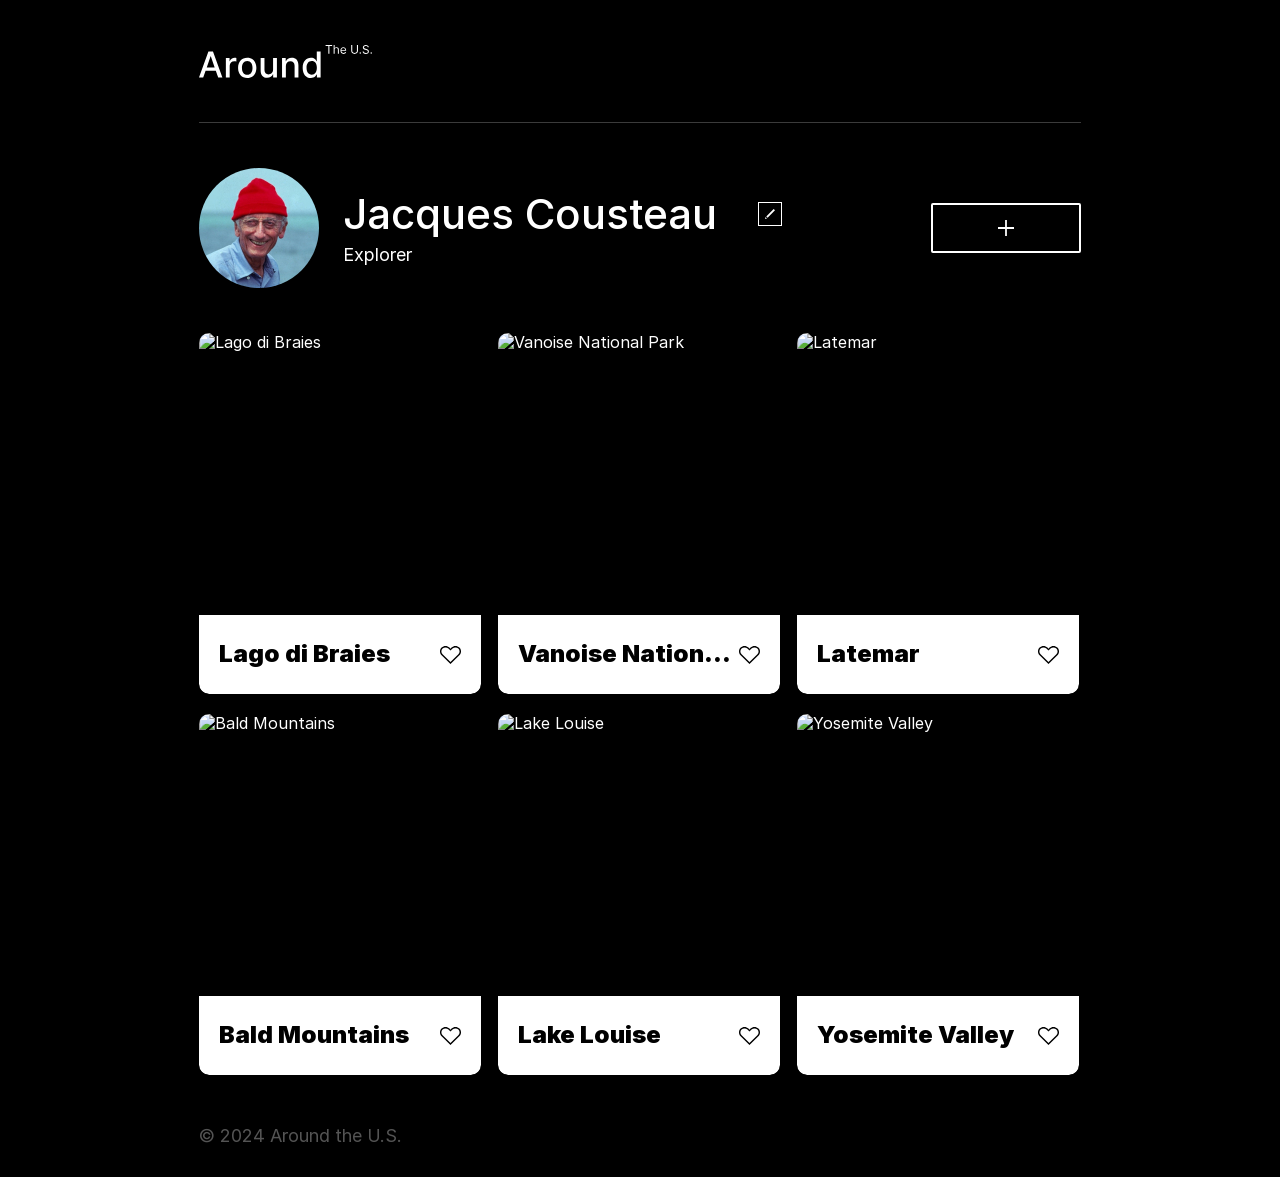
==== index.html @ 12f46cd1 "Project 4, Final stage, first resubmission, corrected modal style for mobile and small BEM change" ====
<!DOCTYPE html>
<html lang="en">
  <head>
    <meta charset="UTF-8" />
    <meta name="viewport" content="width=device-width, initial-scale=1.0" />
    <title>Around the U.S.</title>
    <link rel="shortcut icon" href="favicon.ico" />
    <link rel="stylesheet" href="./pages/index.css" />
  </head>
  <body class="page">
    <div class="page__content">
      <header class="header page__section">
        <img
          src="./images/logo.svg"
          alt="Around the U.S."
          class="header__logo"
        />
      </header>
      <main class="content">
        <section class="profile page__section">
          <img
            src="./images/jacques-cousteau.jpg"
            alt="Jacques Cousteau Avatar"
            class="profile__image"
          />
          <div class="profile__info">
            <h1 class="profile__heading">Jacques Cousteau</h1>
            <button
              class="profile__edit-button"
              id="profile-edit-button"
              type="button"
              aria-label="Edit"
            ></button>
            <p class="profile__description">Explorer</p>
          </div>
          <button
            class="profile__add-button"
            type="button"
            aria-label="Add"
          ></button>
        </section>
        <section class="cards page__section">
          <ul class="cards__list"></ul>
        </section>
      </main>
      <footer class="footer page__section">
        <p class="footer__content">&copy; 2024 Around the U.S.</p>
      </footer>
    </div>

    <div class="modal" id="profile-edit-modal">
      <div class="modal__container">
        <button class="modal__close" id="profile-modal-close-button"></button>
        <form class="modal__form form" name="modal-form">
          <p class="modal__heading">Edit profile</p>
          <input
            type="text"
            name="name"
            class="form__input"
            id="profile-heading-input"
          />
          <input
            type="text"
            name="description"
            class="form__input"
            id="profile-description-input"
          />
          <button class="form__button">Save</button>
        </form>
      </div>
    </div>

    <template id="card-template">
      <li class="card">
        <img
          class="card__image"
          src=""
          alt=""
        />
        <div class="card__description">
          <h2 class="card__title"></h2>
          <button
            class="card__like-button"
            type="button"
            aria-label="Like"
          ></button>
        </div>
      </li>
    </template>
    <script src="./scripts/index.js"></script>
  </body>
</html>
---- pages/index.css ----
@import url(../vendor/normalize.css);
@import url(../vendor/fonts.css);
@import url(../blocks/page.css);
@import url(../blocks/header.css);
@import url(../blocks/profile.css);
@import url(../blocks/cards.css);
@import url(../blocks/card.css);
@import url(../blocks/footer.css);
@import url(../blocks/modal.css);
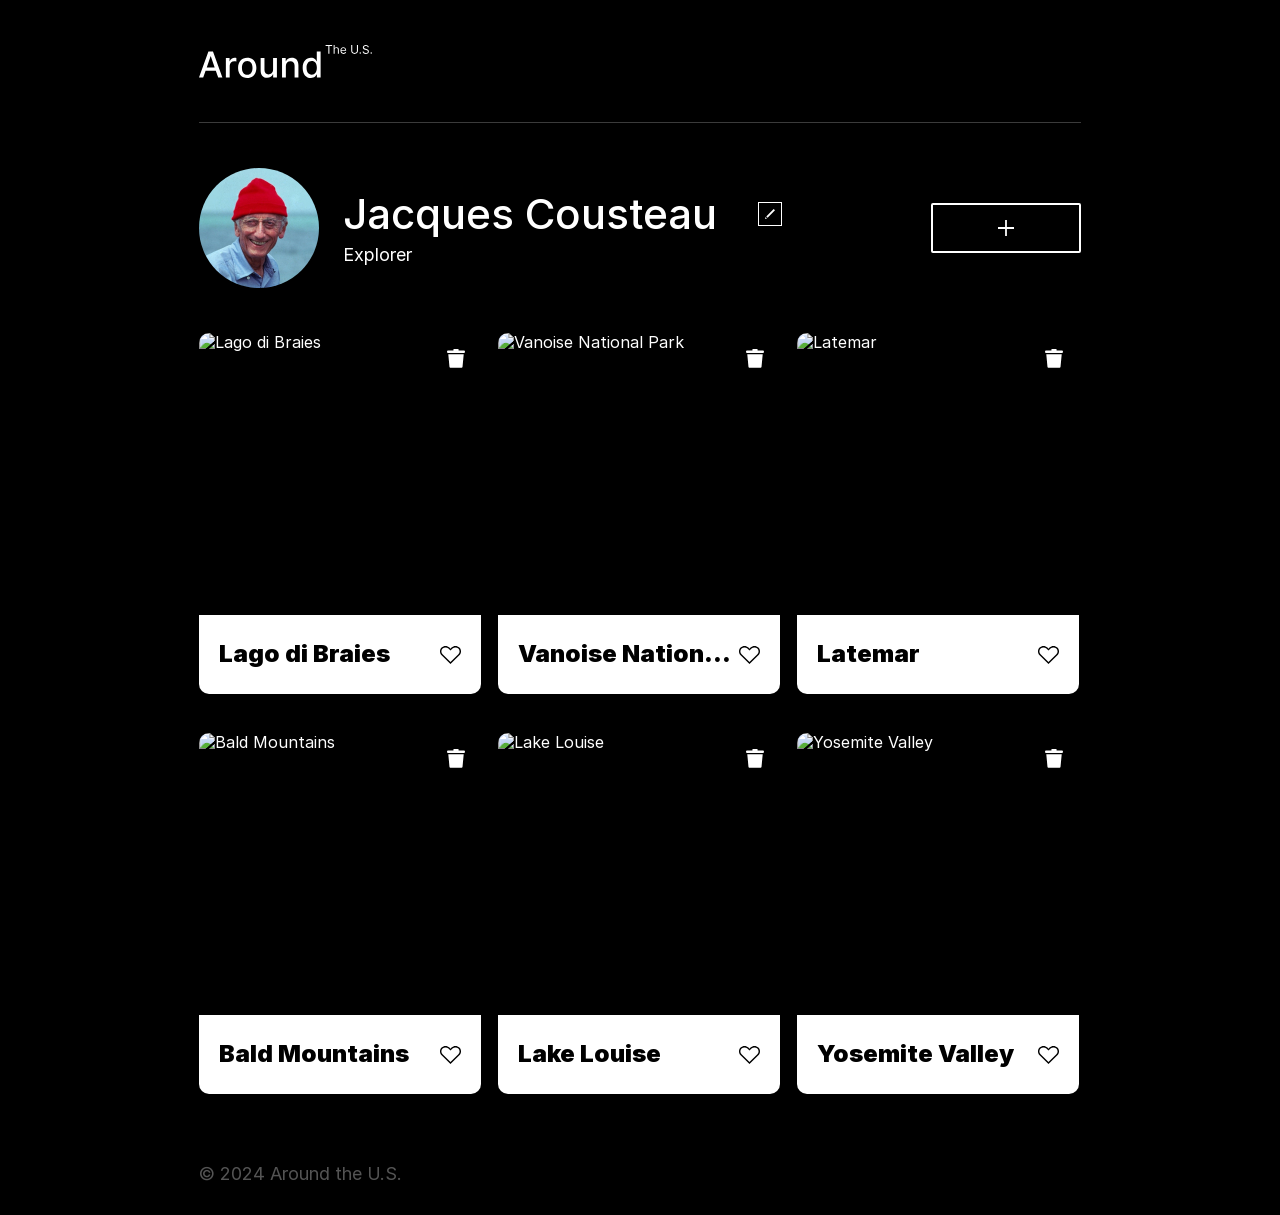
==== commit 1ecc59fc: "Project 5 initial submission" ====
--- a/index.html
+++ b/index.html
@@ -35,6 +35,7 @@
           </div>
           <button
             class="profile__add-button"
+            id="add-card-add-button"
             type="button"
             aria-label="Add"
           ></button>
@@ -47,26 +48,60 @@
         <p class="footer__content">&copy; 2024 Around the U.S.</p>
       </footer>
     </div>
-
+    <!--Edit Profile Modal-->
     <div class="modal" id="profile-edit-modal">
       <div class="modal__container">
-        <button class="modal__close" id="profile-modal-close-button"></button>
-        <form class="modal__form form" name="modal-form">
+        <button class="modal__close"></button>
+        <form class="modal__form form">
           <p class="modal__heading">Edit profile</p>
           <input
             type="text"
             name="name"
-            class="form__input"
-            id="profile-heading-input"
+            placeholder="Name"
+            class="modal_input modal__input_type_name"
           />
           <input
             type="text"
             name="description"
-            class="form__input"
-            id="profile-description-input"
+            placeholder="Description"
+            class="modal_input modal__input_type_description"
           />
-          <button class="form__button">Save</button>
+          <button class="form__button" type="submit">Save</button>
         </form>
+      </div>
+    </div>
+    <!--Add Card Modal-->
+    <div class="modal" id="add-card-modal">
+      <div class="modal__container">
+        <button class="modal__close"></button>
+        <form class="modal__form form" >
+          <p class="modal__heading">New place</p>
+          <input
+            type="text"
+            name="Title"
+            placeholder="Title"
+            class="modal_input modal__input_type_title"
+          />
+          <input
+            type="text"
+            name="URL"
+            placeholder="Image URL"
+            class="modal_input modal__input_type_url"
+          />
+          <button class="form__button" type="submit">Create</button>
+        </form>
+      </div>
+    </div>
+    <!--Image Preview Modal-->
+    <div class="modal" id="image-preview-modal">
+      <div class="preview-image-modal__container">
+        <button class="modal__close modal__close_type_preview"></button>
+        <img
+          class="preview-image__image"
+          src=""
+          alt=""
+        />
+        <p class="preview-image__description"></p>
       </div>
     </div>
 
@@ -85,6 +120,11 @@
             aria-label="Like"
           ></button>
         </div>
+        <button
+          class="card__delete-button"
+          type="button"
+          aria-label="Delete"
+        ></button>
       </li>
     </template>
     <script src="./scripts/index.js"></script>
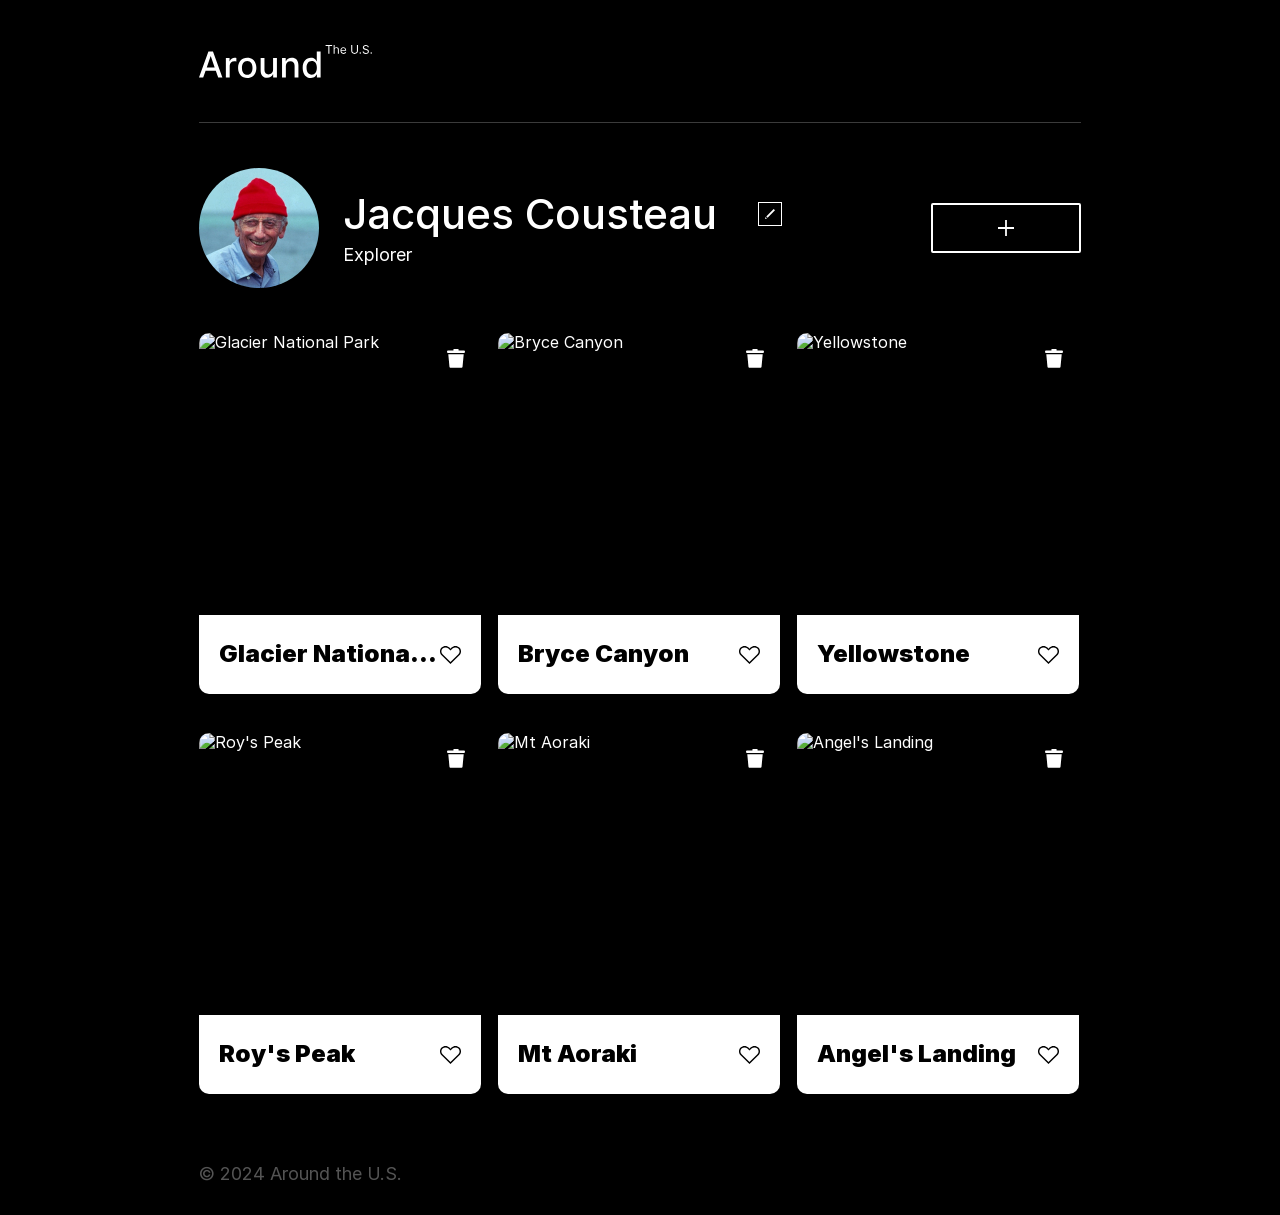
==== commit 8850f63c: "Initial submission for project 7" ====
--- a/index.html
+++ b/index.html
@@ -54,19 +54,33 @@
         <button class="modal__close"></button>
         <form class="modal__form form">
           <p class="modal__heading">Edit profile</p>
-          <input
-            type="text"
-            name="name"
-            placeholder="Name"
-            class="modal_input modal__input_type_name"
-          />
-          <input
-            type="text"
-            name="description"
-            placeholder="Description"
-            class="modal_input modal__input_type_description"
-          />
-          <button class="form__button" type="submit">Save</button>
+          <label class="modal__label">
+            <input
+              id="profile-name"
+              type="text"
+              name="name"
+              placeholder="Name"
+              class="modal__input modal__input_type_name"
+              required
+              maxlength="40"
+              minlength="2"
+            />
+            <span class="modal__error" id="profile-name-error"></span>
+          </label>
+          <label class="modal__label">
+            <input
+              id="profile-description"
+              type="text"
+              name="description"
+              placeholder="Description"
+              class="modal__input modal__input_type_description"
+              required
+              maxlength="200"
+              minlength="2"
+            />
+            <span class="modal__error" id="profile-description-error"></span>
+          </label>
+          <button class="modal__button" type="submit">Save</button>
         </form>
       </div>
     </div>
@@ -74,21 +88,39 @@
     <div class="modal" id="add-card-modal">
       <div class="modal__container">
         <button class="modal__close"></button>
-        <form class="modal__form form" >
+        <form class="modal__form form">
           <p class="modal__heading">New place</p>
-          <input
-            type="text"
-            name="Title"
-            placeholder="Title"
-            class="modal_input modal__input_type_title"
-          />
-          <input
-            type="text"
-            name="URL"
-            placeholder="Image URL"
-            class="modal_input modal__input_type_url"
-          />
-          <button class="form__button" type="submit">Create</button>
+          <label class="modal__label">
+            <input
+              id="card-title"
+              type="text"
+              name="Title"
+              placeholder="Title"
+              class="modal__input modal__input_type_title"
+              required
+              maxlength="30"
+              minlength="1"
+            />
+            <span class="modal__error" id="card-title-error"></span>
+          </label>
+          <label class="modal__label">
+            <input
+              id="card-image-url"
+              type="url"
+              name="URL"
+              placeholder="Image URL"
+              class="modal__input modal__input_type_url"
+              required
+            />
+            <span class="modal__error" id="card-image-url-error"></span>
+          </label>
+          <button
+            class="modal__button modal__button_disabled"
+            type="submit"
+            disabled
+          >
+            Save
+          </button>
         </form>
       </div>
     </div>
@@ -96,22 +128,14 @@
     <div class="modal" id="image-preview-modal">
       <div class="preview-image-modal__container">
         <button class="modal__close modal__close_type_preview"></button>
-        <img
-          class="preview-image__image"
-          src=""
-          alt=""
-        />
+        <img class="preview-image__image" src="" alt="" />
         <p class="preview-image__description"></p>
       </div>
     </div>
 
     <template id="card-template">
       <li class="card">
-        <img
-          class="card__image"
-          src=""
-          alt=""
-        />
+        <img class="card__image" src="" alt="" />
         <div class="card__description">
           <h2 class="card__title"></h2>
           <button
@@ -127,6 +151,6 @@
         ></button>
       </li>
     </template>
-    <script src="./scripts/index.js"></script>
+    <script src="./pages/index.js" type="module"></script>
   </body>
 </html>
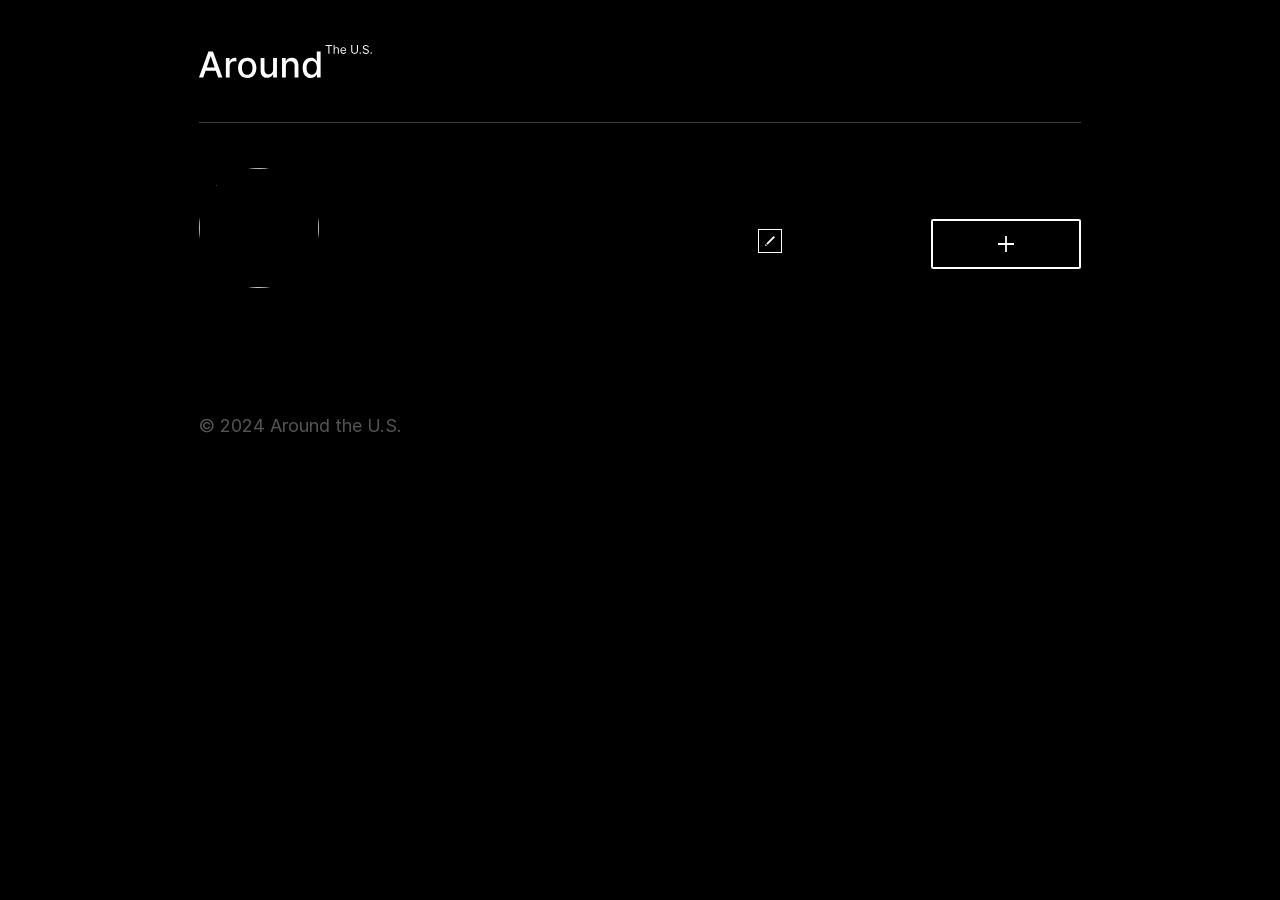
==== commit 1755d599: "Updates" ====
--- a/index.html
+++ b/index.html
@@ -1,156 +1 @@
-<!DOCTYPE html>
-<html lang="en">
-  <head>
-    <meta charset="UTF-8" />
-    <meta name="viewport" content="width=device-width, initial-scale=1.0" />
-    <title>Around the U.S.</title>
-    <link rel="shortcut icon" href="favicon.ico" />
-    <link rel="stylesheet" href="./pages/index.css" />
-  </head>
-  <body class="page">
-    <div class="page__content">
-      <header class="header page__section">
-        <img
-          src="./images/logo.svg"
-          alt="Around the U.S."
-          class="header__logo"
-        />
-      </header>
-      <main class="content">
-        <section class="profile page__section">
-          <img
-            src="./images/jacques-cousteau.jpg"
-            alt="Jacques Cousteau Avatar"
-            class="profile__image"
-          />
-          <div class="profile__info">
-            <h1 class="profile__heading">Jacques Cousteau</h1>
-            <button
-              class="profile__edit-button"
-              id="profile-edit-button"
-              type="button"
-              aria-label="Edit"
-            ></button>
-            <p class="profile__description">Explorer</p>
-          </div>
-          <button
-            class="profile__add-button"
-            id="add-card-add-button"
-            type="button"
-            aria-label="Add"
-          ></button>
-        </section>
-        <section class="cards page__section">
-          <ul class="cards__list"></ul>
-        </section>
-      </main>
-      <footer class="footer page__section">
-        <p class="footer__content">&copy; 2024 Around the U.S.</p>
-      </footer>
-    </div>
-    <!--Edit Profile Modal-->
-    <div class="modal" id="profile-edit-modal">
-      <div class="modal__container">
-        <button class="modal__close"></button>
-        <form class="modal__form form">
-          <p class="modal__heading">Edit profile</p>
-          <label class="modal__label">
-            <input
-              id="profile-name"
-              type="text"
-              name="name"
-              placeholder="Name"
-              class="modal__input modal__input_type_name"
-              required
-              maxlength="40"
-              minlength="2"
-            />
-            <span class="modal__error" id="profile-name-error"></span>
-          </label>
-          <label class="modal__label">
-            <input
-              id="profile-description"
-              type="text"
-              name="description"
-              placeholder="Description"
-              class="modal__input modal__input_type_description"
-              required
-              maxlength="200"
-              minlength="2"
-            />
-            <span class="modal__error" id="profile-description-error"></span>
-          </label>
-          <button class="modal__button" type="submit">Save</button>
-        </form>
-      </div>
-    </div>
-    <!--Add Card Modal-->
-    <div class="modal" id="add-card-modal">
-      <div class="modal__container">
-        <button class="modal__close"></button>
-        <form class="modal__form form">
-          <p class="modal__heading">New place</p>
-          <label class="modal__label">
-            <input
-              id="card-title"
-              type="text"
-              name="Title"
-              placeholder="Title"
-              class="modal__input modal__input_type_title"
-              required
-              maxlength="30"
-              minlength="1"
-            />
-            <span class="modal__error" id="card-title-error"></span>
-          </label>
-          <label class="modal__label">
-            <input
-              id="card-image-url"
-              type="url"
-              name="URL"
-              placeholder="Image URL"
-              class="modal__input modal__input_type_url"
-              required
-            />
-            <span class="modal__error" id="card-image-url-error"></span>
-          </label>
-          <button
-            class="modal__button modal__button_disabled"
-            type="submit"
-            disabled
-          >
-            Save
-          </button>
-        </form>
-      </div>
-    </div>
-    <!--Image Preview Modal-->
-    <div class="modal" id="image-preview-modal">
-      <div class="preview-image-modal__container">
-        <button class="modal__close modal__close_type_preview"></button>
-        <img class="preview-image__image" src="" alt="" />
-        <p class="preview-image__description"></p>
-      </div>
-    </div>
-
-    <template id="card-template">
-      <li class="card">
-        <img class="card__image" src="" alt="" />
-        <div class="card__description">
-          <h2 class="card__title"></h2>
-          <button
-            class="card__like-button"
-            type="button"
-            aria-label="Like"
-          ></button>
-        </div>
-        <button
-          class="card__delete-button"
-          type="button"
-          aria-label="Delete"
-        ></button>
-      </li>
-    </template>
-    <script src="./pages/index.js" type="module"></script>
-  </body>
-</html>
+<!doctype html><html lang="en"><head><meta charset="UTF-8"/><meta name="viewport" content="width=device-width,initial-scale=1"/><title>Around the U.S.</title><link rel="icon" href="favicon.ico"><script defer="defer" src="main.js"></script><link href="main.css" rel="stylesheet"></head><body class="page"><div class="page__content"><header class="header page__section"><img src="4e8e0a1d604782a0dff8.svg" alt="Around the U.S." class="header__logo"/></header><main class="content"><section class="profile page__section"><div class="profile-picture-container"><img src="" alt="" class="profile__image"/><div class="profile-avatar-overlay"><button class="avatar-profile__edit-button" id="avatar-profile-edit-button" type="button" aria-label="Edit Avatar"></button></div></div><div class="profile__info"><h1 class="profile__heading"></h1><button class="profile__edit-button" id="profile-edit-button" type="button" aria-label="Edit"></button><p class="profile__description"></p></div><button class="profile__add-button" id="add-card-add-button" type="button" aria-label="Add"></button></section><section class="cards page__section"><ul class="cards__list"></ul></section></main><footer class="footer page__section"><p class="footer__content">&copy; 2024 Around the U.S.</p></footer></div><div class="modal" id="profile-edit-modal"><div class="modal__container"><button class="modal__close"></button><form class="modal__form form"><p class="modal__heading">Edit profile</p><label class="modal__label"><input id="profile-name" name="name" placeholder="Name" class="modal__input modal__input_type_name" required maxlength="40" minlength="2"/> <span class="modal__error" id="profile-name-error"></span></label> <label class="modal__label"><input id="profile-description" name="about" placeholder="Description" class="modal__input modal__input_type_description" required maxlength="200" minlength="2"/> <span class="modal__error" id="profile-description-error"></span></label> <button class="modal__button" type="submit">Save</button></form></div></div><div class="modal" id="add-card-modal"><div class="modal__container"><button class="modal__close"></button><form class="modal__form form"><p class="modal__heading">New place</p><label class="modal__label"><input id="card-title" name="name" placeholder="Title" class="modal__input modal__input_type_title" required maxlength="30" minlength="1"/> <span class="modal__error" id="card-title-error"></span></label> <label class="modal__label"><input id="card-image-url" type="url" name="link" placeholder="Image URL" class="modal__input modal__input_type_url" required/> <span class="modal__error" id="card-image-url-error"></span></label> <button class="modal__button modal__button_disabled" type="submit" disabled="disabled">Save</button></form></div></div><div class="modal" id="image-preview-modal"><div class="preview-image-modal__container"><button class="modal__close modal__close_type_preview"></button> <img class="preview-image__image" src="" alt=""/><p class="preview-image__description"></p></div></div><div class="modal" id="delete-modal"><div class="modal__container delete-modal__container"><button class="modal__close"></button><form class="modal__form form"><p class="modal__heading">Are you sure?</p><button class="modal__button" type="submit">Yes</button></form></div></div><div class="modal" id="avatar-edit-modal"><div class="modal__container avatar-modal__container"><button class="modal__close"></button><form class="modal__form form"><p class="modal__heading">Change profile picture</p><label class="modal__label"><input id="avatar-image-url" type="url" name="avatar" placeholder="Avatar Image URL" class="modal__input modal__input_type_url" required/> <span class="modal__error" id="avatar-image-url-error"></span></label> <button class="modal__button modal__button_disabled" type="submit" disabled="disabled">Save</button></form></div></div><template id="card-template"><li class="card"><img class="card__image" src="" alt=""/><div class="card__description"><h2 class="card__title"></h2><button class="card__like-button" type="button" aria-label="Like"></button></div><button class="card__delete-button" type="button" aria-label="Delete"></button></li></template></body></html>
--- a/main.css
+++ b/main.css
@@ -0,0 +1,885 @@
+/*! normalize.css v8.0.1 | MIT License | github.com/necolas/normalize.css */
+
+/* Document
+   ========================================================================== */
+
+/**
+ * 1. Correct the line height in all browsers.
+ * 2. Prevent adjustments of font size after orientation changes in iOS.
+ */
+
+html {
+  line-height: 1.15; /* 1 */
+  -webkit-text-size-adjust: 100%; /* 2 */
+}
+
+/* Sections
+   ========================================================================== */
+
+/**
+ * Remove the margin in all browsers.
+ */
+
+body {
+  margin: 0;
+}
+
+/**
+ * Render the `main` element consistently in IE.
+ */
+
+main {
+  display: block;
+}
+
+/**
+ * Correct the font size and margin on `h1` elements within `section` and
+ * `article` contexts in Chrome, Firefox, and Safari.
+ */
+
+h1 {
+  font-size: 2em;
+  margin: 0.67em 0;
+}
+
+/* Grouping content
+   ========================================================================== */
+
+/**
+ * 1. Add the correct box sizing in Firefox.
+ * 2. Show the overflow in Edge and IE.
+ */
+
+hr {
+  box-sizing: content-box; /* 1 */
+  height: 0; /* 1 */
+  overflow: visible; /* 2 */
+}
+
+/**
+ * 1. Correct the inheritance and scaling of font size in all browsers.
+ * 2. Correct the odd `em` font sizing in all browsers.
+ */
+
+pre {
+  font-family: monospace, monospace; /* 1 */
+  font-size: 1em; /* 2 */
+}
+
+/* Text-level semantics
+   ========================================================================== */
+
+/**
+ * Remove the gray background on active links in IE 10.
+ */
+
+a {
+  background-color: transparent;
+}
+
+/**
+ * 1. Remove the bottom border in Chrome 57-
+ * 2. Add the correct text decoration in Chrome, Edge, IE, Opera, and Safari.
+ */
+
+abbr[title] {
+  border-bottom: none; /* 1 */
+  text-decoration: underline; /* 2 */
+  text-decoration: underline dotted; /* 2 */
+}
+
+/**
+ * Add the correct font weight in Chrome, Edge, and Safari.
+ */
+
+b,
+strong {
+  font-weight: bolder;
+}
+
+/**
+ * 1. Correct the inheritance and scaling of font size in all browsers.
+ * 2. Correct the odd `em` font sizing in all browsers.
+ */
+
+code,
+kbd,
+samp {
+  font-family: monospace, monospace; /* 1 */
+  font-size: 1em; /* 2 */
+}
+
+/**
+ * Add the correct font size in all browsers.
+ */
+
+small {
+  font-size: 80%;
+}
+
+/**
+ * Prevent `sub` and `sup` elements from affecting the line height in
+ * all browsers.
+ */
+
+sub,
+sup {
+  font-size: 75%;
+  line-height: 0;
+  position: relative;
+  vertical-align: baseline;
+}
+
+sub {
+  bottom: -0.25em;
+}
+
+sup {
+  top: -0.5em;
+}
+
+/* Embedded content
+   ========================================================================== */
+
+/**
+ * Remove the border on images inside links in IE 10.
+ */
+
+img {
+  border-style: none;
+}
+
+/* Forms
+   ========================================================================== */
+
+/**
+ * 1. Change the font styles in all browsers.
+ * 2. Remove the margin in Firefox and Safari.
+ */
+
+button,
+input,
+optgroup,
+select,
+textarea {
+  font-family: inherit; /* 1 */
+  font-size: 100%; /* 1 */
+  line-height: 1.15; /* 1 */
+  margin: 0; /* 2 */
+}
+
+/**
+ * Show the overflow in IE.
+ * 1. Show the overflow in Edge.
+ */
+
+button,
+input {
+  /* 1 */
+  overflow: visible;
+}
+
+/**
+ * Remove the inheritance of text transform in Edge, Firefox, and IE.
+ * 1. Remove the inheritance of text transform in Firefox.
+ */
+
+button,
+select {
+  /* 1 */
+  text-transform: none;
+}
+
+/**
+ * Correct the inability to style clickable types in iOS and Safari.
+ */
+
+button,
+[type="button"],
+[type="reset"],
+[type="submit"] {
+  -webkit-appearance: button;
+}
+
+/**
+ * Remove the inner border and padding in Firefox.
+ */
+
+button::-moz-focus-inner,
+[type="button"]::-moz-focus-inner,
+[type="reset"]::-moz-focus-inner,
+[type="submit"]::-moz-focus-inner {
+  border-style: none;
+  padding: 0;
+}
+
+/**
+ * Restore the focus styles unset by the previous rule.
+ */
+
+button:-moz-focusring,
+[type="button"]:-moz-focusring,
+[type="reset"]:-moz-focusring,
+[type="submit"]:-moz-focusring {
+  outline: 1px dotted ButtonText;
+}
+
+/**
+ * Correct the padding in Firefox.
+ */
+
+fieldset {
+  padding: 0.35em 0.75em 0.625em;
+}
+
+/**
+ * 1. Correct the text wrapping in Edge and IE.
+ * 2. Correct the color inheritance from `fieldset` elements in IE.
+ * 3. Remove the padding so developers are not caught out when they zero out
+ *    `fieldset` elements in all browsers.
+ */
+
+legend {
+  box-sizing: border-box; /* 1 */
+  color: inherit; /* 2 */
+  display: table; /* 1 */
+  max-width: 100%; /* 1 */
+  padding: 0; /* 3 */
+  white-space: normal; /* 1 */
+}
+
+/**
+ * Add the correct vertical alignment in Chrome, Firefox, and Opera.
+ */
+
+progress {
+  vertical-align: baseline;
+}
+
+/**
+ * Remove the default vertical scrollbar in IE 10+.
+ */
+
+textarea {
+  overflow: auto;
+}
+
+/**
+ * 1. Add the correct box sizing in IE 10.
+ * 2. Remove the padding in IE 10.
+ */
+
+[type="checkbox"],
+[type="radio"] {
+  box-sizing: border-box; /* 1 */
+  padding: 0; /* 2 */
+}
+
+/**
+ * Correct the cursor style of increment and decrement buttons in Chrome.
+ */
+
+[type="number"]::-webkit-inner-spin-button,
+[type="number"]::-webkit-outer-spin-button {
+  height: auto;
+}
+
+/**
+ * 1. Correct the odd appearance in Chrome and Safari.
+ * 2. Correct the outline style in Safari.
+ */
+
+[type="search"] {
+  -webkit-appearance: textfield; /* 1 */
+  outline-offset: -2px; /* 2 */
+}
+
+/**
+ * Remove the inner padding in Chrome and Safari on macOS.
+ */
+
+[type="search"]::-webkit-search-decoration {
+  -webkit-appearance: none;
+}
+
+/**
+ * 1. Correct the inability to style clickable types in iOS and Safari.
+ * 2. Change font properties to `inherit` in Safari.
+ */
+
+::-webkit-file-upload-button {
+  -webkit-appearance: button; /* 1 */
+  font: inherit; /* 2 */
+}
+
+/* Interactive
+   ========================================================================== */
+
+/*
+ * Add the correct display in Edge, IE 10+, and Firefox.
+ */
+
+details {
+  display: block;
+}
+
+/*
+ * Add the correct display in all browsers.
+ */
+
+summary {
+  display: list-item;
+}
+
+/* Misc
+   ========================================================================== */
+
+/**
+ * Add the correct display in IE 10+.
+ */
+
+template {
+  display: none;
+}
+
+/**
+ * Add the correct display in IE 10.
+ */
+
+[hidden] {
+  display: none;
+}
+
+@font-face {
+  font-family: "Inter";
+  font-style: normal;
+  font-weight: 400;
+  font-display: swap;
+  src: url(76224c7fa303861462e7.woff2) format("woff2");
+}
+@font-face {
+  font-family: "Inter";
+  font-style: normal;
+  font-weight: 500;
+  font-display: swap;
+  src: url(9c1163dc5cc2a1c9b55b.woff2) format("woff2");
+}
+@font-face {
+  font-family: "Inter";
+  font-style: normal;
+  font-weight: 900;
+  font-display: swap;
+  src: url(9ed71fbc8206e8069042.woff2) format("woff2");
+}
+.page {
+  background: #000;
+  color: #fff;
+  font-family: 'Inter', Arial, sans-serif;
+}
+
+.page__content {
+  background-color: #000;
+  min-height: 100vh;
+  -webkit-font-smoothing: antialiased;
+  -moz-osx-font-smoothing: grayscale;
+  display: flex;
+  flex-direction: column;
+}
+
+.page__section {
+  width: 100%;
+  max-width: 882px;
+  box-sizing: border-box;
+  position: relative;
+  margin: 0 auto;
+}
+
+@media screen and (max-width: 1100px) {
+  .page__section {
+    margin: 0 20px;
+    max-width: calc(100% - 40px);
+  }
+}
+
+
+
+
+.header {
+  margin-top: 45px;
+  padding-bottom: 41px;
+  border-bottom: 1px solid rgba(84,84,84,0.7);
+}
+
+@media screen and (max-width: 1100px) {
+  .header {
+    width: 100%;
+    max-width: 882px;
+    margin: 45px auto 0;
+  }
+}
+
+@media screen and (max-width: 768px) {
+  .header {
+    max-width: 600px;
+  }
+}
+
+@media screen and (max-width: 480px) {
+  .header {
+    margin: 0;
+    padding-bottom: 28px;
+  }
+  .header__logo {
+    height: 24px;
+    width: 126px;
+    margin: 28px 0 0 27px;
+  }
+}
+.profile {
+  margin: 45px auto;
+  display: flex;
+  align-items: center;
+}
+
+.profile__info {
+  display: grid;
+  grid-template-areas:
+    "title button"
+    "description description";
+  grid-template-columns: minmax(auto, 415px) auto;
+  align-items: center;
+}
+
+.profile__heading {
+  font-size: 42px;
+  line-height: 1.1;
+  font-weight: 500;
+  grid-area: title;
+  margin: 0;
+  text-overflow: ellipsis;
+  white-space: nowrap;
+  overflow: hidden;
+}
+
+.profile__image {
+  height: 120px;
+  width: 120px;
+  border-radius: 50%;
+  object-fit: cover;
+  background-position: center;
+  margin-right: 24px;
+}
+
+.profile__edit-button {
+  background: transparent url(a1892ea72cb87c8fc3aa.svg) center no-repeat;
+  height: 24px;
+  width: 24px;
+  grid-area: button;
+  border: 1px solid #fff;
+  cursor: pointer;
+}
+
+.profile__edit-button:hover {
+  opacity: 0.4;
+}
+
+.profile-picture-container:hover .profile__image {
+  opacity: 0.2;
+}
+
+.profile-picture-container:hover .profile-avatar-overlay {
+  opacity: 1;
+}
+
+.avatar-profile__edit-button {
+  background: transparent url(a086f758840ae814ecde.svg) center no-repeat;
+  height: 26px;
+  width: 26px;
+  border: none;
+  cursor: pointer;
+  position: relative;
+  left: 50px;
+  bottom: 70px;
+}
+
+.profile-avatar-overlay {
+  transition: .5s ease;
+  opacity: 0;
+}
+
+.profile__add-button {
+  background: transparent url(54b1426515811a15ebaf.svg) center no-repeat;
+  height: 50px;
+  width: 150px;
+  margin-left: auto;
+  border: 2px solid #fff;
+  border-radius: 2px;
+  cursor: pointer;
+}
+
+.profile__add-button:hover {
+  opacity: 0.6;
+}
+
+.profile__description {
+  font-size: 18px;
+  line-height: 1.2;
+  font-weight: 400;
+  grid-area: description;
+  margin: 7px 0 0;
+  text-overflow: ellipsis;
+  white-space: nowrap;
+  overflow: hidden;
+  max-width: 560px;
+}
+
+@media screen and (max-width: 1100px) {
+  .profile {
+    width: 100%;
+    max-width: 882px;
+  }
+}
+
+@media screen and (max-width: 768px) {
+  .profile {
+    flex-direction: column;
+    justify-content: center;
+  }
+  .profile__info {
+    display: flex;
+    flex-wrap: wrap;
+    width: 100%;
+    justify-content: center;
+  }
+  .profile__image {
+    margin-right: 0;
+  }
+  .profile__heading {
+    margin-right: 10px;
+    max-width: 560px;
+  }
+  .profile__description {
+    width: 100%;
+    text-align: center;
+    margin-bottom: 10px;
+    max-width: 560px;
+  }
+  .profile__add-button {
+    margin: 0;
+  }
+}
+
+@media screen and (max-width: 480px) {
+  .profile__image {
+    margin-bottom: 20px;
+  }
+  .profile__heading {
+    font-size: 22px;
+    max-width: 250px;
+    line-height: 1.2;
+  }
+  .profile__description {
+    font-size: 14px;
+    max-width: 280px;
+    margin: 0 0 10px;
+  }
+  .profile__add-button {
+    width: 282px;
+    margin: 18px 0 0;
+  }
+  .profile__edit-button {
+    width: 18px;
+    height: 18px;
+  }
+}
+.cards {
+  font-family: 'Inter', Arial, sans-serif;
+  padding: 0 0 50px;
+}
+
+.cards__list {
+  display: grid;
+  grid-template-columns: repeat(auto-fit, 282px);
+  grid-gap: 20px 17px;
+  list-style-type: none;
+  margin: 0;
+  padding: 0;
+}
+
+@media screen and (max-width: 1100px) {
+  .cards__list {
+    padding: 0 18px;
+    justify-content: center;
+  }
+}
+.card {
+  font-family: 'Inter', Arial, sans-serif;
+  border-radius: 10px;
+  overflow: hidden;
+  display: flex;
+  flex-direction: column;
+}
+
+.card__image {
+  width: 100%;
+  height: 282px;
+  cursor: pointer;
+}
+
+.card__title {
+  max-width: 220px;
+  font-size: 24px;
+  font-weight: 900;
+  line-height: 1.2;
+  text-overflow: ellipsis;
+  white-space: nowrap;
+  overflow: hidden;
+  margin: 0;
+}
+
+.card__description {
+  background-color: #fff;
+  color: #000;
+  border-radius: 0 0 10px 10px;
+  display: flex;
+  justify-content: space-between;
+  align-items: center;
+  padding: 25px 20px;
+}
+
+.card__like-button {
+  background: transparent url(490e8e45f6fd07daa7ff.svg) center no-repeat;
+  width: 21px;
+  height: 18px;
+  border: none;
+  cursor: pointer;
+}
+
+.card__like-button_active {
+  background-image: url(226461bd64622361ffb2.svg);
+}
+
+.card__like-button:hover {
+  opacity: 0.5;
+}
+
+.card__delete-button {
+  background: transparent url(c4956c32989e66228de8.svg) center no-repeat;
+  width: 18px;
+  height: 19px;
+  border: none;
+  cursor: pointer;
+  position: relative;
+  bottom: 345px;
+  left: 248px;
+}
+
+.card__delete-button:hover {
+  opacity: 0.6;
+}
+.footer__content {
+  color: #545454;
+  margin: 0 0 30px;
+  font-size: 18px;
+  line-height: 1.2;
+}
+
+@media screen and (max-width: 768px) {
+  .footer__content {
+    font-size: 14px;
+    display: flex;
+  }
+}
+
+@media screen and (max-width: 480px) {
+  .footer {
+    max-width: 282px;
+    margin: 0 auto;
+  }
+}
+.modal {
+  position: fixed;
+  background-color: rgba(0,0,0, 0.5);
+  top: 0;
+  left: 0;
+  bottom: 0;
+  right: 0;
+  z-index: 999;
+  padding: 19px;
+  visibility: hidden;
+  opacity: 0;
+  transition: visibility 0s, opacity 0.5s linear
+}
+
+/*Preview Image Modal*/
+.preview-image-modal__container {
+  position: relative;
+  margin: auto;
+}
+
+.preview-image__image {
+  max-height: 540px;
+}
+
+.preview-image__description {
+  font-size: 12px;
+  margin: 10px 0 0;
+  padding: 0;
+}
+
+.modal_opened {
+  display: flex;
+  visibility: visible;
+  opacity: 1;
+}
+
+.modal__container {
+  position: relative;
+  background-color: #fff;
+  margin: auto;
+  border-radius: 10px;
+  width: 430px;
+  height: 330px;
+}
+
+.delete-modal__container {
+  height: 181px;
+}
+
+.delete-modal__container .modal__heading {
+  margin: 0;
+}
+
+.avatar-modal__container {
+  height: 272px;
+}
+
+.modal__close {
+  border: none;
+  position: absolute;
+  bottom: calc(100% + 5px);
+  left: calc(100% + 5px);
+  outline: none;
+  width: 40px;
+  height: 40px;
+  background: url(0a2678e11f71ce96ede3.svg) no-repeat transparent;
+  cursor: pointer;
+}
+
+.modal__heading {
+  font-family: 'Inter',  Arial, sans-serif;
+  font-size: 24px;
+  font-weight: 900;
+  line-height: 1.2;
+  color: #000;
+  padding: 0;
+  margin: 0 0 30px;
+}
+
+.modal__form {
+  display: flex;
+  flex-direction: column;
+  /*row-gap: 20px;*/
+  margin: 35px;
+}
+
+.modal__form .modal__input {
+  border: none;
+  border-bottom: 1px solid rgba(0,0,0, 0.2);
+  padding-bottom: 10px;
+  font-size: 14px;
+  line-height: 1.2;
+  margin-bottom: 35px;
+}
+
+.modal__form .modal__button {
+  width: 358px;
+  height: 50px;
+  margin: 26px 0 auto;
+  background-color: #000;
+  color: #fff;
+  border: none;
+  border-radius: 2px;
+  font-size: 18px;
+  font-weight: 400;
+  line-height: 1.2;
+  cursor: pointer;
+}
+
+.modal__form .modal__button:hover {
+  opacity: 0.8;
+}
+
+.modal__form .modal__button_disabled {
+  color: #000;
+  opacity: 0.2;
+  border: 1px solid rgba(0,0,0, 1);
+  border-radius: 2px;
+  pointer-events: none;
+  background-color: #fff;
+}
+
+::placeholder {
+  opacity: 0.2;
+}
+
+.modal__label {
+  position: relative;
+  display: grid;
+}
+
+.modal__error {
+  color: #ff0000;
+  font-size: 12px;
+}
+
+.modal__error_visible {
+  position: absolute;
+  top: 35px;
+  left: 0;
+  padding: 0;
+}
+
+.modal__form .modal__input_type_error {
+  border-bottom: 1px solid #ff0000;
+}
+
+@media screen and (max-width: 630px) {
+  .modal__close {
+    bottom: calc(100% + 13px);
+    left: calc(100% - 30px);
+  }
+}
+
+@media screen and (max-width: 480px) {
+  .modal__container {
+    width: 282px;
+    height: 322px;
+  }
+  .modal__form {
+    margin: 25px 22px 0;
+  }
+  .modal__form .modal__button {
+    width: 238px;
+    font-size: 14px;
+  }
+  .modal__heading {
+    margin: 0 0 40px;
+  }
+  .preview-image__image {
+    max-width: 240px;
+  }
+  .modal__close_type_preview {
+    width: 30px;
+    height: 30px;
+    bottom: calc(100% + 5px);
+    left: calc(100% + 5px);
+    background-size: contain;
+  }
+  .modal__error {
+    font-size: 11px;
+  }
+}
+
+
+/*# sourceMappingURL=[data-uri]*/
